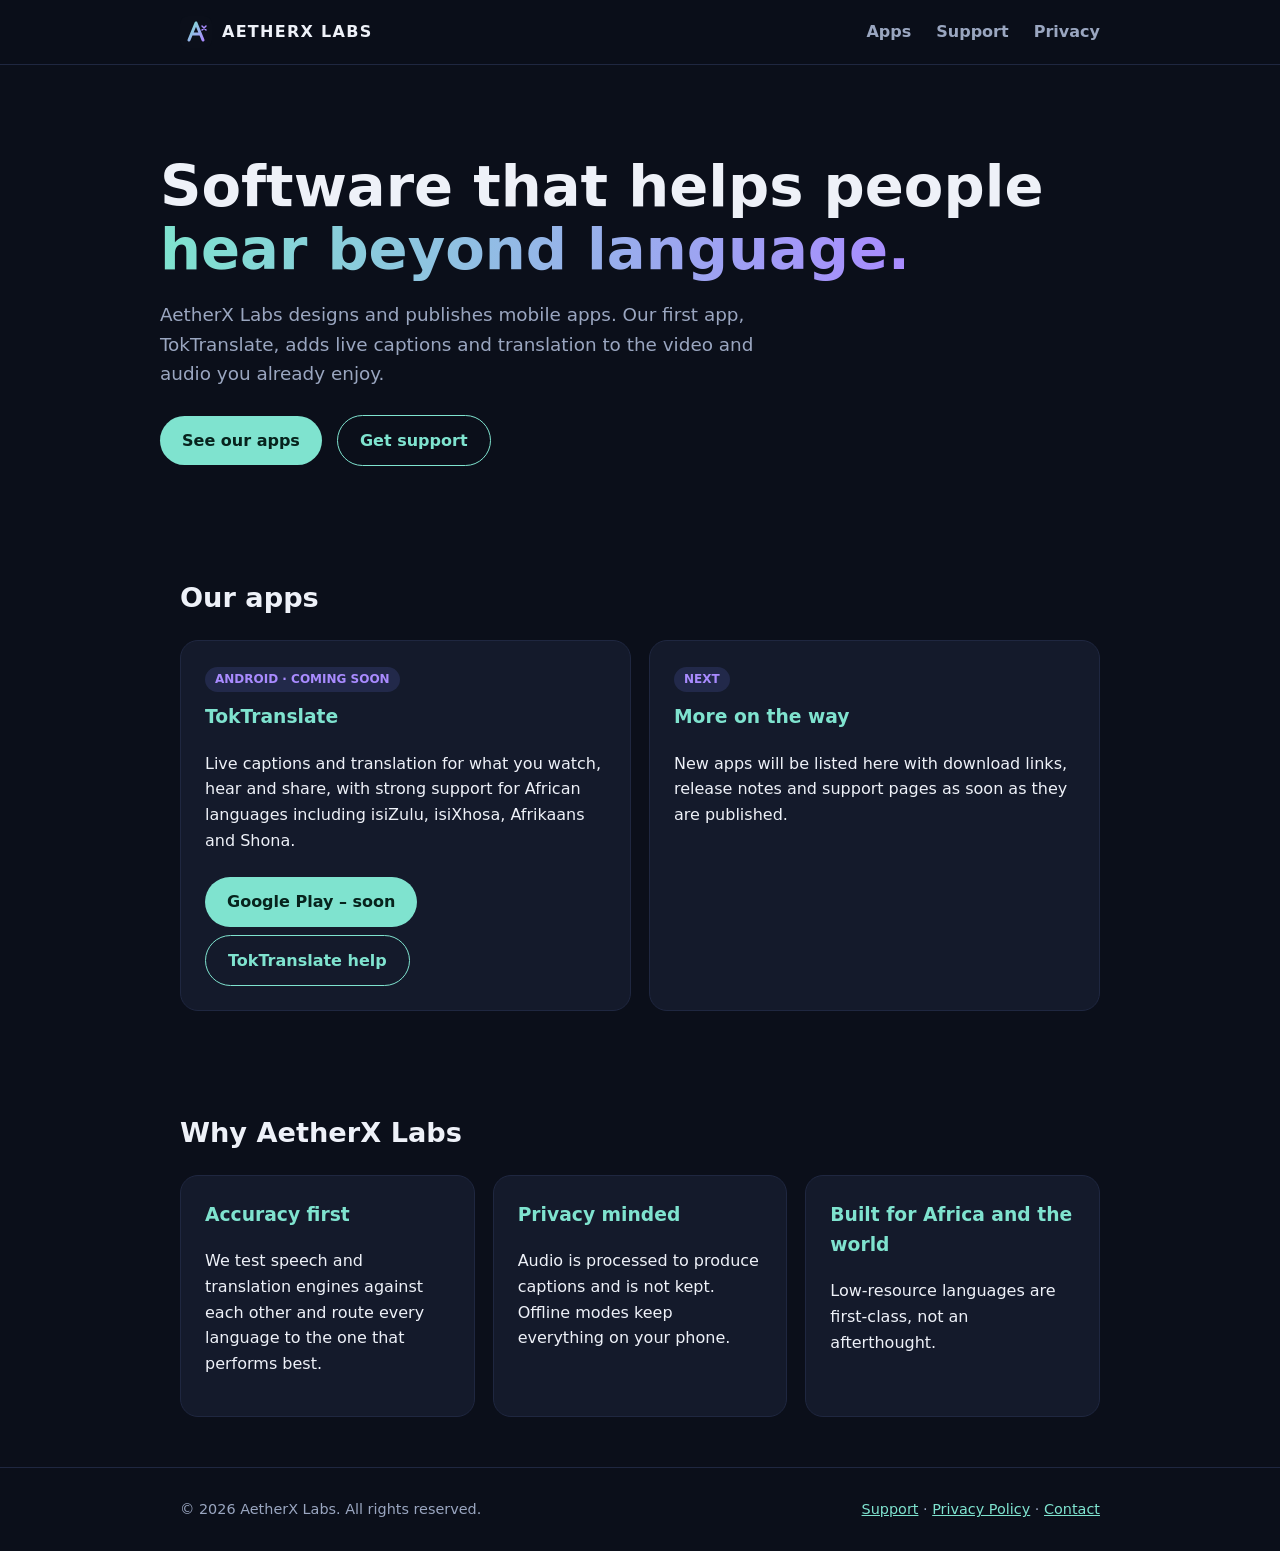
==== index.html @ f8d15aca "Initial AetherX Labs website Co-authored-by: Copilot <223556219+Copilot@users.noreply.github.com>" ====
<!doctype html>
<html lang="en">
<head>
  <meta charset="utf-8">
  <meta name="viewport" content="width=device-width, initial-scale=1">
  <title>AetherX Labs – Apps that break language barriers</title>
  <meta name="description" content="AetherX Labs builds mobile apps. Download TokTranslate live captions and get support.">
  <link rel="icon" href="assets/logo.svg" type="image/svg+xml">
  <link rel="stylesheet" href="style.css">
</head>
<body>
  <header class="site">
    <div class="wrap">
      <a class="brand" href="#top"><img src="assets/logo.svg" alt="">AETHERX LABS</a>
      <nav>
        <a href="#apps">Apps</a>
        <a href="support.html">Support</a>
        <a href="privacy.html">Privacy</a>
      </nav>
    </div>
  </header>

  <main id="top">
    <div class="wrap hero">
      <h1>Software that helps people <span>hear beyond language.</span></h1>
      <p>AetherX Labs designs and publishes mobile apps. Our first app, TokTranslate, adds live captions and translation to the video and audio you already enjoy.</p>
      <a class="btn" href="#apps">See our apps</a>
      <a class="btn ghost" href="support.html">Get support</a>
    </div>

    <section id="apps">
      <div class="wrap">
        <h2>Our apps</h2>
        <div class="grid">
          <div class="card">
            <span class="tag">ANDROID · COMING SOON</span>
            <h3>TokTranslate</h3>
            <p>Live captions and translation for what you watch, hear and share, with strong support for African languages including isiZulu, isiXhosa, Afrikaans and Shona.</p>
            <!-- When published, replace # with the Google Play listing URL and the label with "Get it on Google Play". -->
            <a class="btn" href="#" aria-disabled="true">Google Play – soon</a>
            <a class="btn ghost" href="support.html#toktranslate">TokTranslate help</a>
          </div>
          <div class="card">
            <span class="tag">NEXT</span>
            <h3>More on the way</h3>
            <p>New apps will be listed here with download links, release notes and support pages as soon as they are published.</p>
          </div>
        </div>
      </div>
    </section>

    <section>
      <div class="wrap">
        <h2>Why AetherX Labs</h2>
        <div class="grid">
          <div class="card"><h3>Accuracy first</h3><p>We test speech and translation engines against each other and route every language to the one that performs best.</p></div>
          <div class="card"><h3>Privacy minded</h3><p>Audio is processed to produce captions and is not kept. Offline modes keep everything on your phone.</p></div>
          <div class="card"><h3>Built for Africa and the world</h3><p>Low-resource languages are first-class, not an afterthought.</p></div>
        </div>
      </div>
    </section>
  </main>

  <footer>
    <div class="wrap">
      <span>© <span id="year">2026</span> AetherX Labs. All rights reserved.</span>
      <span><a href="support.html">Support</a> · <a href="privacy.html">Privacy Policy</a> · <a href="mailto:REPLACE_WITH_YOUR_EMAIL">Contact</a></span>
    </div>
  </footer>
  <script>document.getElementById("year").textContent = new Date().getFullYear();</script>
</body>
</html>
---- style.css ----
:root {
  --bg: #0b0f1a;
  --card: #141a2b;
  --text: #eef1f8;
  --muted: #9aa6c0;
  --teal: #7fe3cf;
  --violet: #a98bff;
}
* { box-sizing: border-box; }
html { scroll-behavior: smooth; }
body {
  margin: 0;
  font-family: system-ui, -apple-system, "Segoe UI", Roboto, sans-serif;
  background: var(--bg);
  color: var(--text);
  line-height: 1.6;
}
a { color: var(--teal); }
.wrap { max-width: 960px; margin: 0 auto; padding: 0 20px; }
header.site {
  position: sticky; top: 0; z-index: 10;
  background: rgba(11, 15, 26, 0.9); backdrop-filter: blur(8px);
  border-bottom: 1px solid #1f2740;
}
header.site .wrap { display: flex; align-items: center; justify-content: space-between; height: 64px; }
.brand { display: flex; align-items: center; gap: 10px; font-weight: 800; letter-spacing: 0.08em; color: var(--text); text-decoration: none; }
.brand img { width: 32px; height: 32px; }
nav a { margin-left: 20px; color: var(--muted); text-decoration: none; font-weight: 600; }
nav a:hover { color: var(--teal); }
.hero { padding: 90px 0 60px; }
.hero h1 { font-size: clamp(2.2rem, 6vw, 3.6rem); line-height: 1.1; margin: 0 0 16px; }
.hero h1 span { background: linear-gradient(90deg, var(--teal), var(--violet)); -webkit-background-clip: text; background-clip: text; color: transparent; }
.hero p { color: var(--muted); font-size: 1.15rem; max-width: 620px; }
.btn {
  display: inline-block; padding: 12px 22px; border-radius: 999px; font-weight: 700; text-decoration: none;
  background: var(--teal); color: #07231d; margin: 8px 10px 0 0;
}
.btn.ghost { background: transparent; color: var(--teal); border: 1.5px solid var(--teal); }
section { padding: 50px 0; }
h2 { font-size: 1.7rem; margin: 0 0 20px; }
.grid { display: grid; gap: 18px; grid-template-columns: repeat(auto-fit, minmax(260px, 1fr)); }
.card { background: var(--card); border-radius: 18px; padding: 24px; border: 1px solid #1f2740; }
.card h3 { margin-top: 0; color: var(--teal); }
.tag { display: inline-block; font-size: 0.75rem; font-weight: 700; padding: 3px 10px; border-radius: 999px; background: #22294a; color: var(--violet); margin-bottom: 10px; }
details { background: var(--card); border-radius: 14px; padding: 14px 18px; margin-bottom: 10px; border: 1px solid #1f2740; }
summary { cursor: pointer; font-weight: 700; }
details p { color: var(--muted); margin-bottom: 0; }
footer { border-top: 1px solid #1f2740; padding: 30px 0; color: var(--muted); font-size: 0.9rem; }
footer .wrap { display: flex; flex-wrap: wrap; gap: 12px; justify-content: space-between; }
.legal h2 { margin-top: 32px; font-size: 1.25rem; }
.legal p, .legal li { color: var(--muted); }
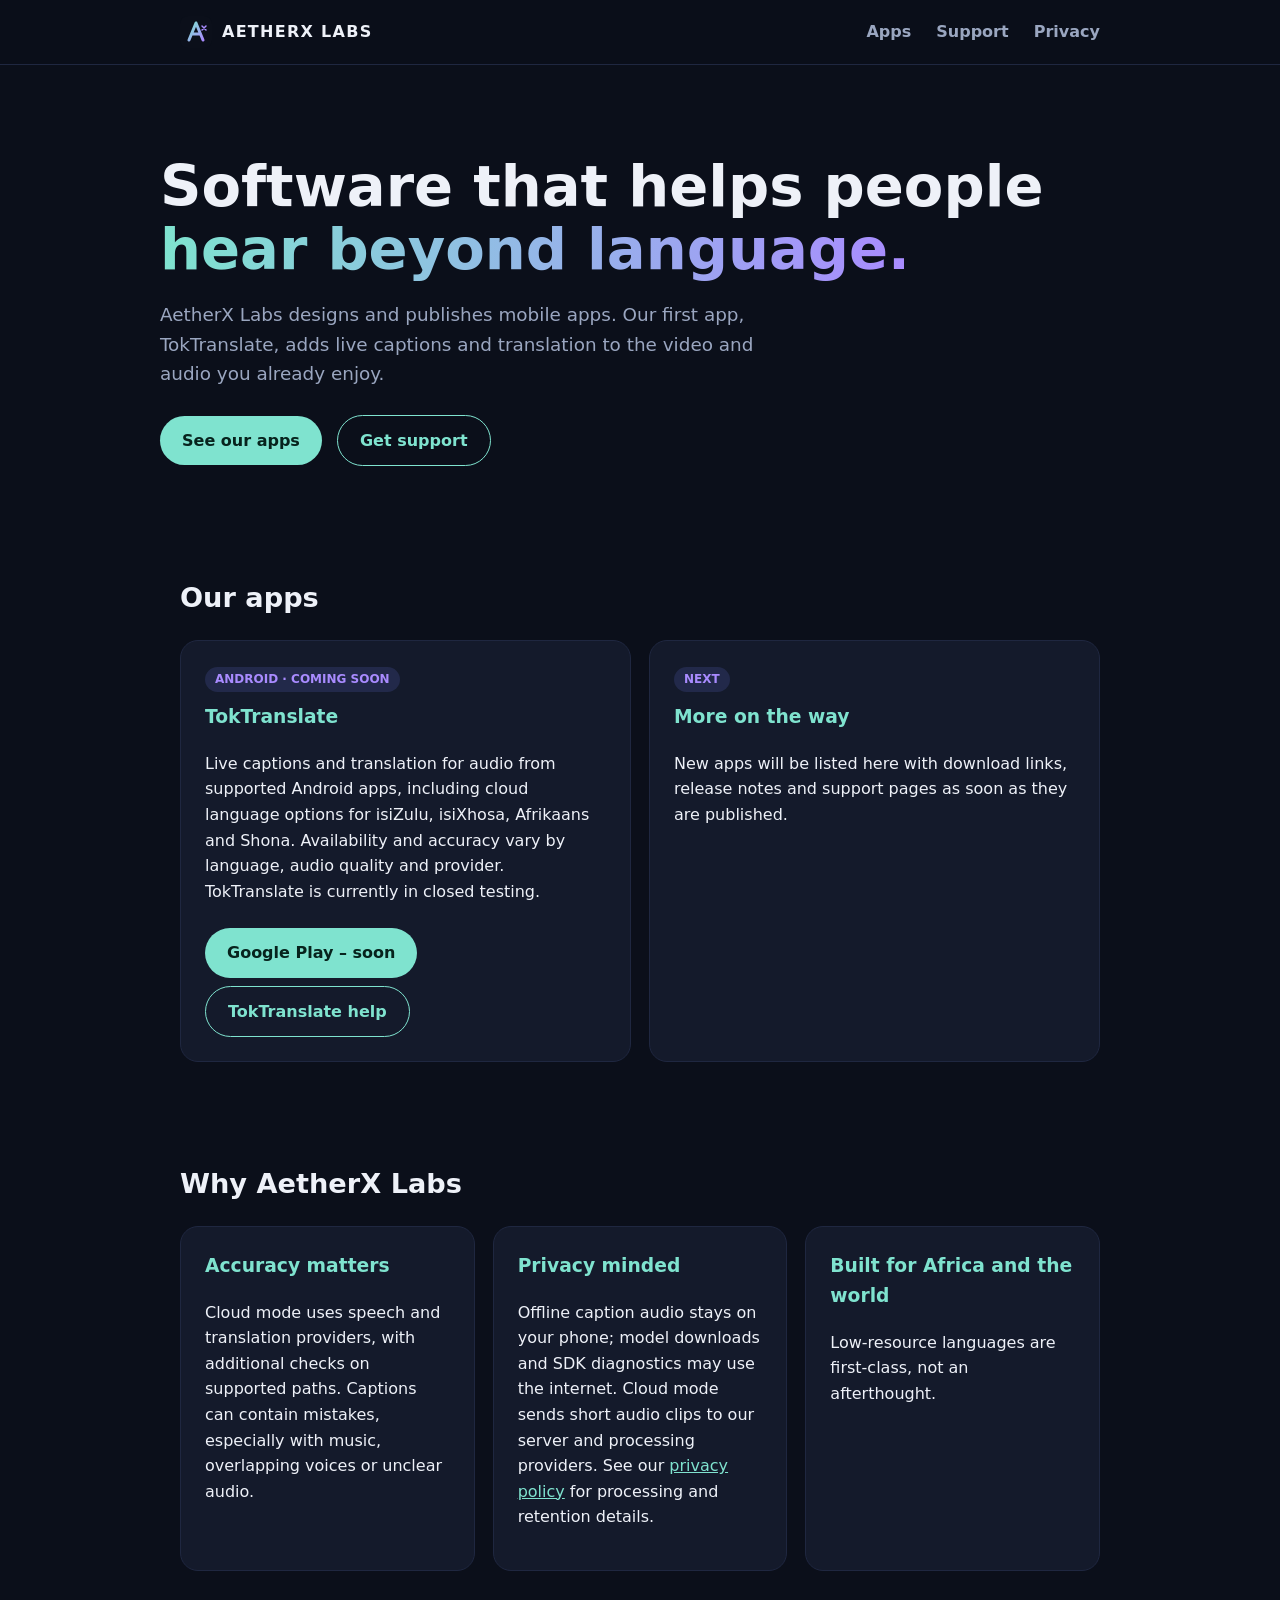
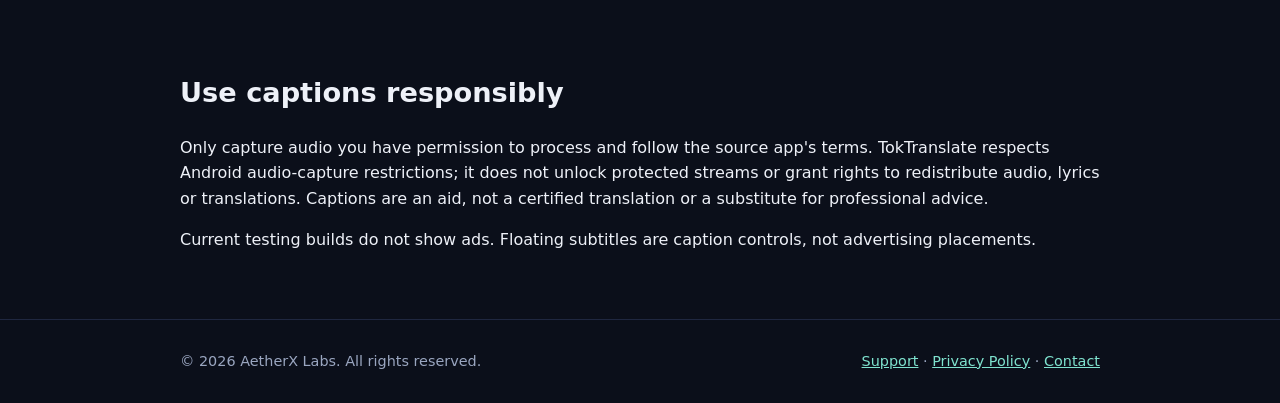
==== commit bdc0ab89: "Clarify caption capabilities and privacy before publisher review Keep advertising disabled; document" ====
--- a/index.html
+++ b/index.html
@@ -1,4 +1,4 @@
-<!doctype html>
+﻿<!doctype html>
 <html lang="en">
 <head>
   <meta charset="utf-8">
@@ -35,9 +35,9 @@
           <div class="card">
             <span class="tag">ANDROID · COMING SOON</span>
             <h3>TokTranslate</h3>
-            <p>Live captions and translation for what you watch, hear and share, with strong support for African languages including isiZulu, isiXhosa, Afrikaans and Shona.</p>
+            <p>Live captions and translation for audio from supported Android apps, including cloud language options for isiZulu, isiXhosa, Afrikaans and Shona. Availability and accuracy vary by language, audio quality and provider. TokTranslate is currently in closed testing.</p>
             <!-- When published, replace # with the Google Play listing URL and the label with "Get it on Google Play". -->
-            <a class="btn" href="#" aria-disabled="true">Google Play – soon</a>
+            <span class="btn" aria-disabled="true">Google Play – soon</span>
             <a class="btn ghost" href="support.html#toktranslate">TokTranslate help</a>
           </div>
           <div class="card">
@@ -49,14 +49,23 @@
       </div>
     </section>
 
+    <div class="wrap"><div class="ad-slot" data-slot="top"></div></div>
+
     <section>
       <div class="wrap">
         <h2>Why AetherX Labs</h2>
         <div class="grid">
-          <div class="card"><h3>Accuracy first</h3><p>We test speech and translation engines against each other and route every language to the one that performs best.</p></div>
-          <div class="card"><h3>Privacy minded</h3><p>Audio is processed to produce captions and is not kept. Offline modes keep everything on your phone.</p></div>
+          <div class="card"><h3>Accuracy matters</h3><p>Cloud mode uses speech and translation providers, with additional checks on supported paths. Captions can contain mistakes, especially with music, overlapping voices or unclear audio.</p></div>
+          <div class="card"><h3>Privacy minded</h3><p>Offline caption audio stays on your phone; model downloads and SDK diagnostics may use the internet. Cloud mode sends short audio clips to our server and processing providers. See our <a href="privacy.html">privacy policy</a> for processing and retention details.</p></div>
           <div class="card"><h3>Built for Africa and the world</h3><p>Low-resource languages are first-class, not an afterthought.</p></div>
         </div>
+      </div>
+    </section>
+    <section>
+      <div class="wrap">
+        <h2>Use captions responsibly</h2>
+        <p>Only capture audio you have permission to process and follow the source app's terms. TokTranslate respects Android audio-capture restrictions; it does not unlock protected streams or grant rights to redistribute audio, lyrics or translations. Captions are an aid, not a certified translation or a substitute for professional advice.</p>
+        <p>Current testing builds do not show ads. Floating subtitles are caption controls, not advertising placements.</p>
       </div>
     </section>
   </main>
@@ -64,9 +73,10 @@
   <footer>
     <div class="wrap">
       <span>© <span id="year">2026</span> AetherX Labs. All rights reserved.</span>
-      <span><a href="support.html">Support</a> · <a href="privacy.html">Privacy Policy</a> · <a href="mailto:REPLACE_WITH_YOUR_EMAIL">Contact</a></span>
+      <span><a href="support.html">Support</a> · <a href="privacy.html">Privacy Policy</a> · <a href="mailto:support@aetherxlabs.co.uk">Contact</a></span>
     </div>
   </footer>
+  <script src="ads.js"></script>
   <script>document.getElementById("year").textContent = new Date().getFullYear();</script>
 </body>
 </html>
--- a/style.css
+++ b/style.css
@@ -47,5 +47,8 @@
 details p { color: var(--muted); margin-bottom: 0; }
 footer { border-top: 1px solid #1f2740; padding: 30px 0; color: var(--muted); font-size: 0.9rem; }
 footer .wrap { display: flex; flex-wrap: wrap; gap: 12px; justify-content: space-between; }
+.ad-slot { display: none; margin: 30px auto; min-height: 90px; text-align: center; }
+.ad-slot.on { display: block; }
+.ad-label { display: block; font-size: 0.7rem; color: var(--muted); margin-bottom: 4px; }
 .legal h2 { margin-top: 32px; font-size: 1.25rem; }
 .legal p, .legal li { color: var(--muted); }
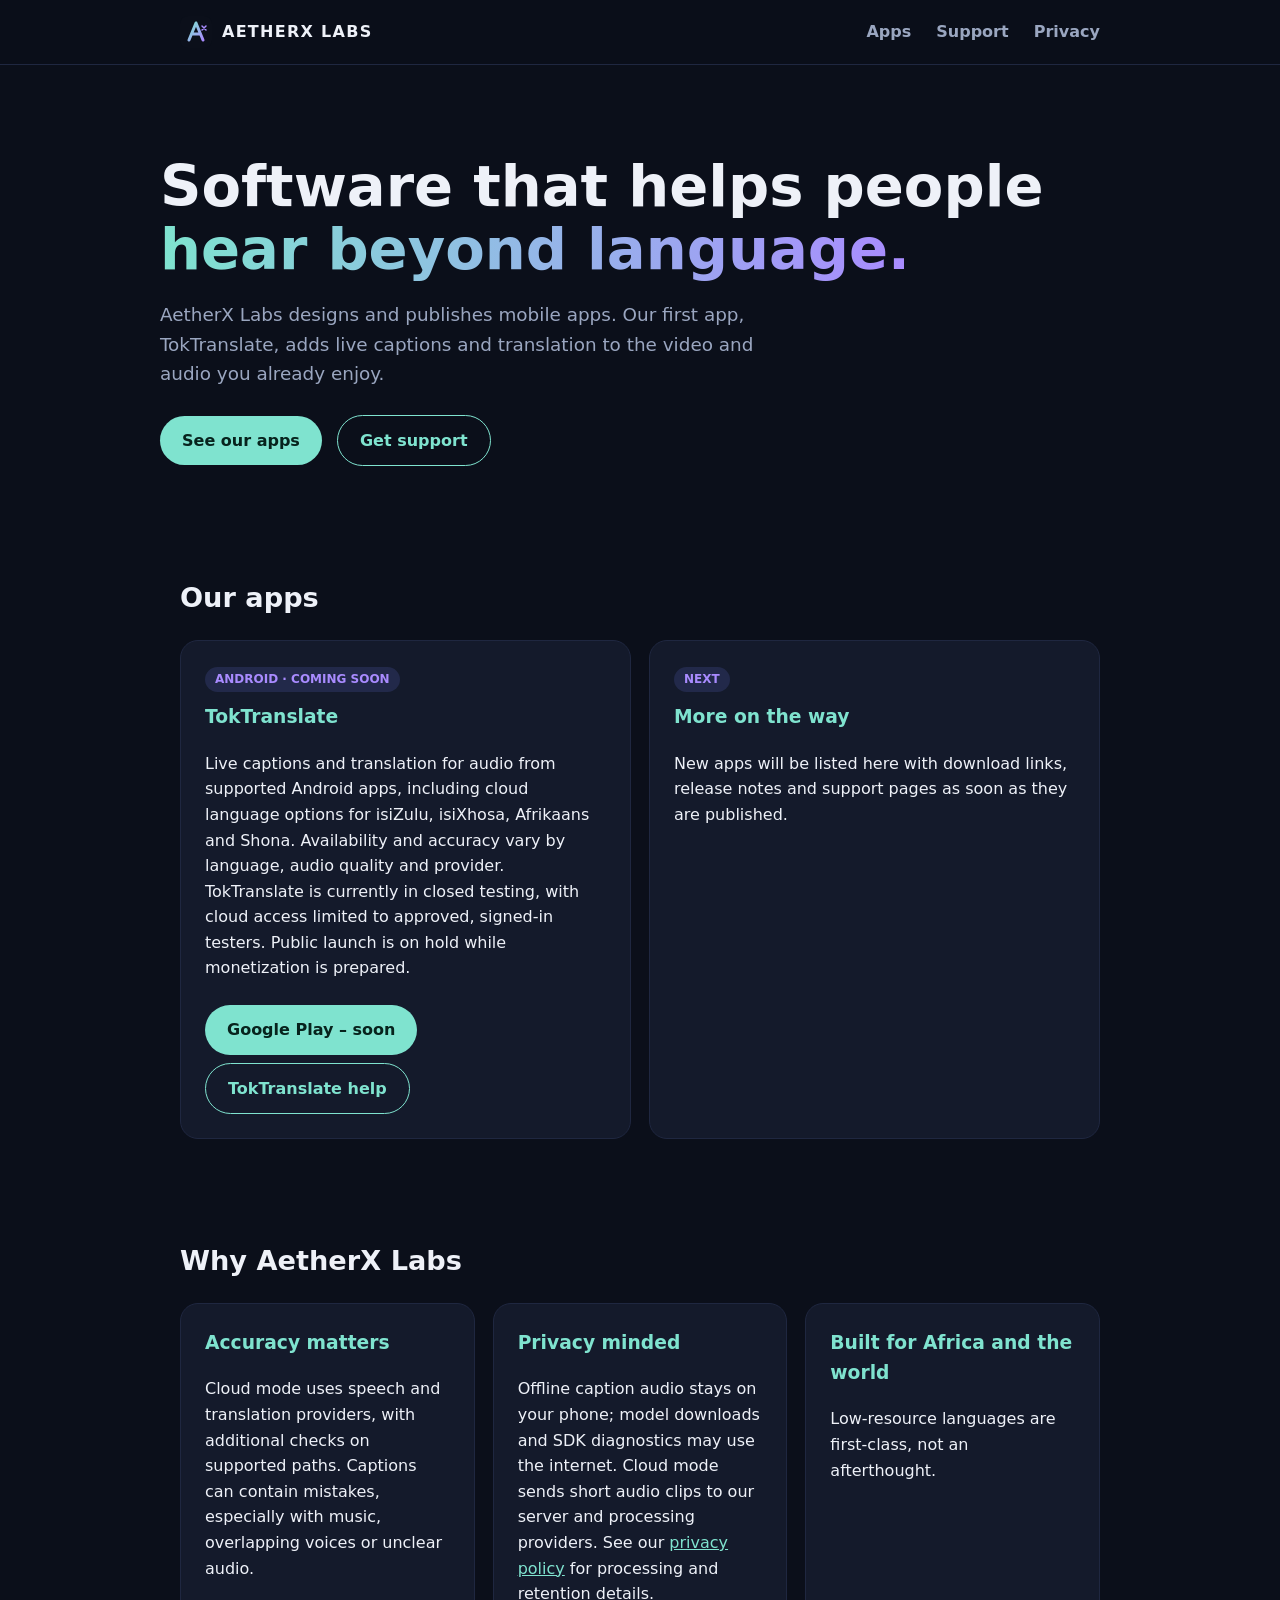
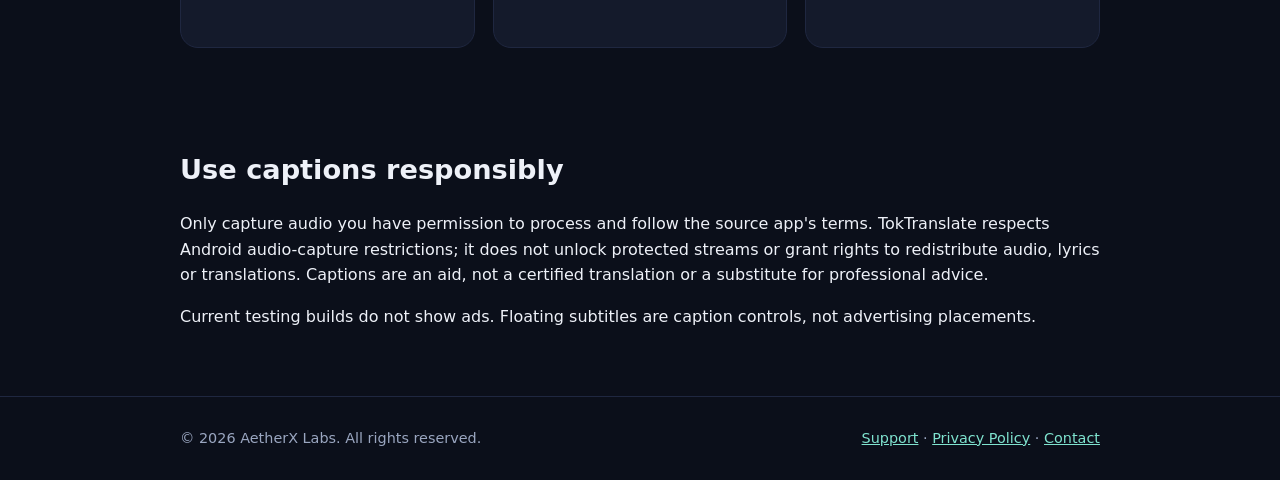
==== commit 3f1845d8: "Explain private cloud tester access and public launch hold Co-authored-by: Copilot <223556219+Copilo" ====
--- a/index.html
+++ b/index.html
@@ -35,7 +35,7 @@
           <div class="card">
             <span class="tag">ANDROID · COMING SOON</span>
             <h3>TokTranslate</h3>
-            <p>Live captions and translation for audio from supported Android apps, including cloud language options for isiZulu, isiXhosa, Afrikaans and Shona. Availability and accuracy vary by language, audio quality and provider. TokTranslate is currently in closed testing.</p>
+            <p>Live captions and translation for audio from supported Android apps, including cloud language options for isiZulu, isiXhosa, Afrikaans and Shona. Availability and accuracy vary by language, audio quality and provider. TokTranslate is currently in closed testing, with cloud access limited to approved, signed-in testers. Public launch is on hold while monetization is prepared.</p>
             <!-- When published, replace # with the Google Play listing URL and the label with "Get it on Google Play". -->
             <span class="btn" aria-disabled="true">Google Play – soon</span>
             <a class="btn ghost" href="support.html#toktranslate">TokTranslate help</a>
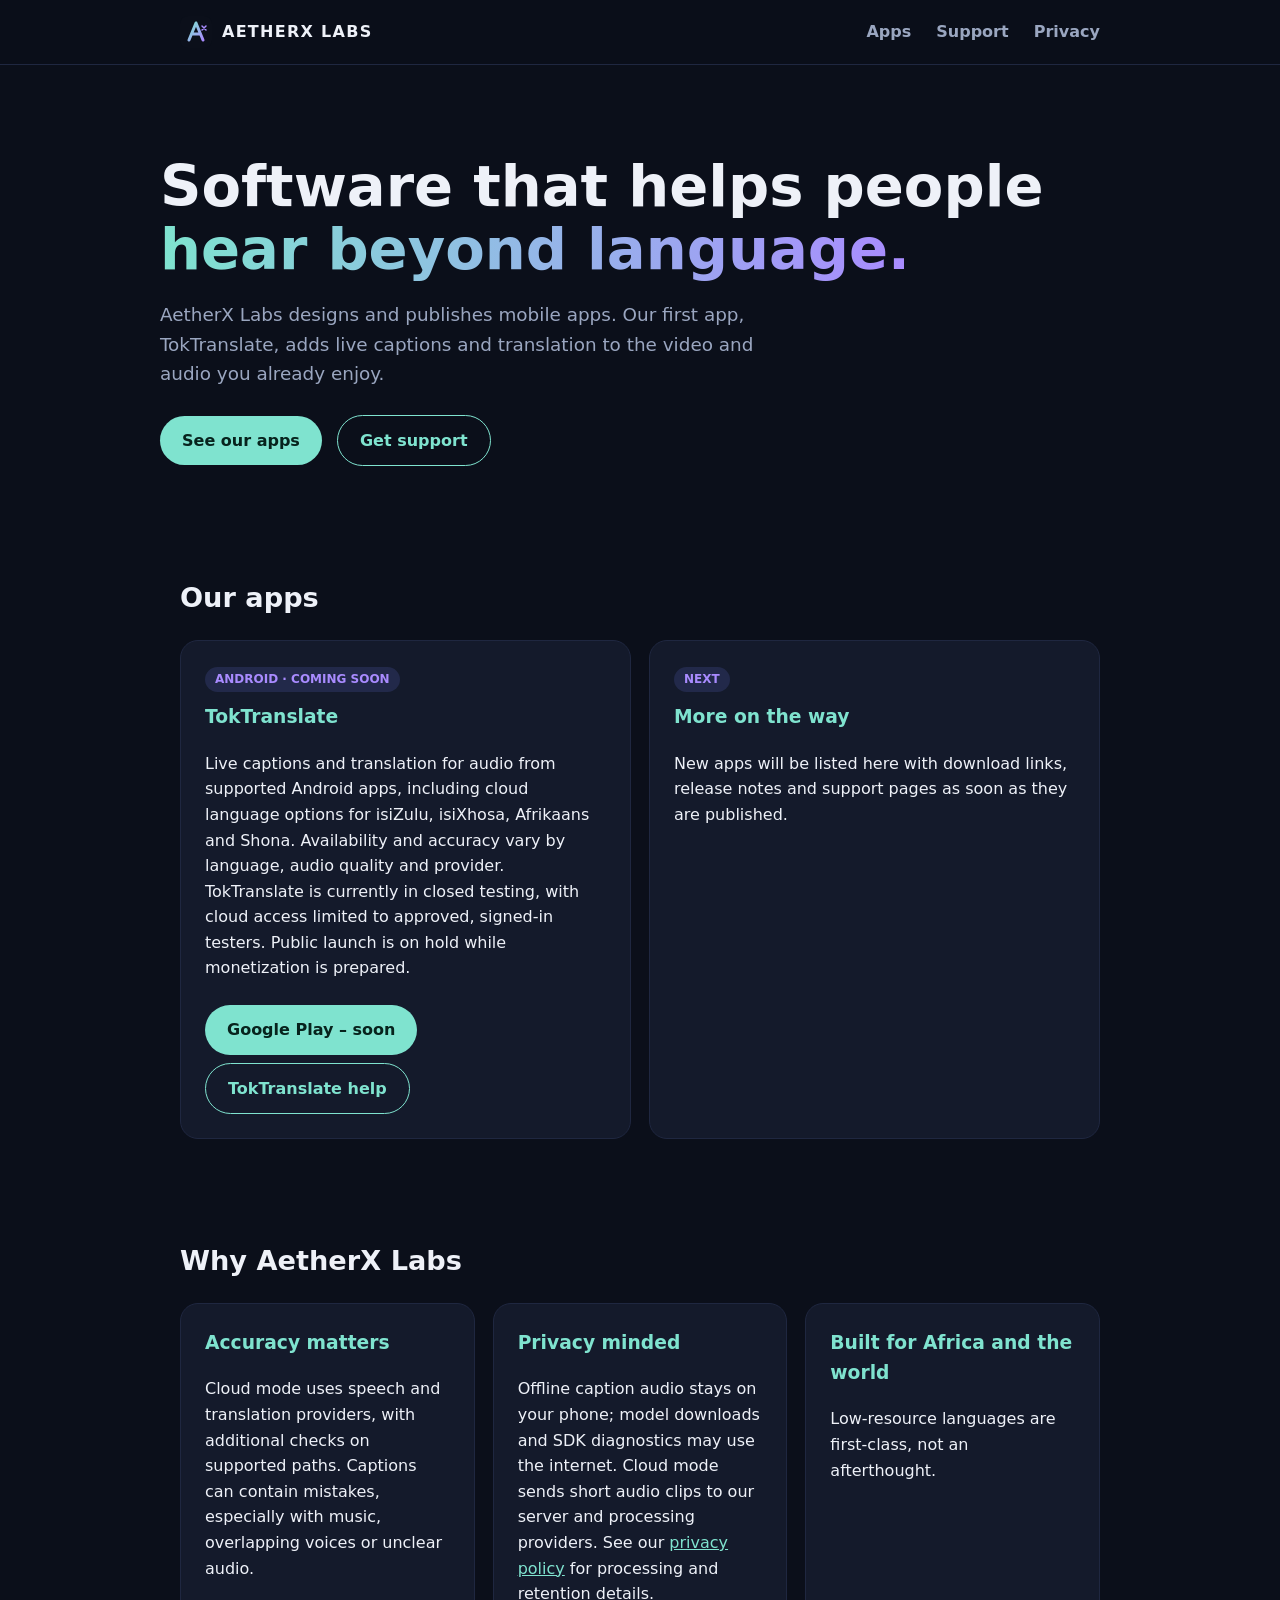
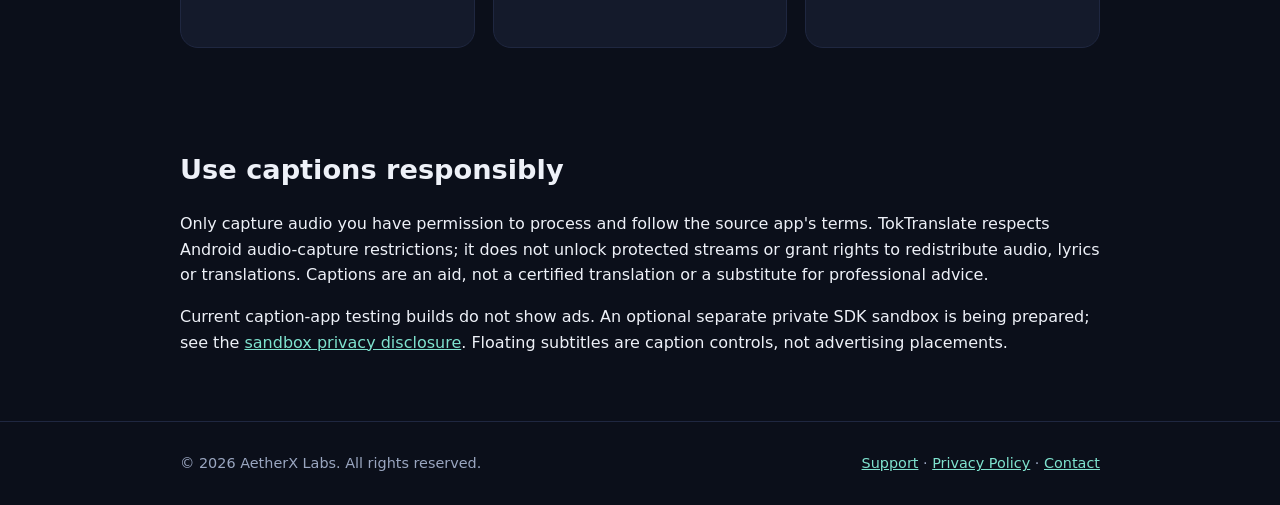
==== commit 186b5882: "Disclose isolated private InMobi SDK sandbox Co-authored-by: Copilot <223556219+Copilot@users.norepl" ====
--- a/index.html
+++ b/index.html
@@ -65,7 +65,7 @@
       <div class="wrap">
         <h2>Use captions responsibly</h2>
         <p>Only capture audio you have permission to process and follow the source app's terms. TokTranslate respects Android audio-capture restrictions; it does not unlock protected streams or grant rights to redistribute audio, lyrics or translations. Captions are an aid, not a certified translation or a substitute for professional advice.</p>
-        <p>Current testing builds do not show ads. Floating subtitles are caption controls, not advertising placements.</p>
+        <p>Current caption-app testing builds do not show ads. An optional separate private SDK sandbox is being prepared; see the <a href="privacy.html">sandbox privacy disclosure</a>. Floating subtitles are caption controls, not advertising placements.</p>
       </div>
     </section>
   </main>
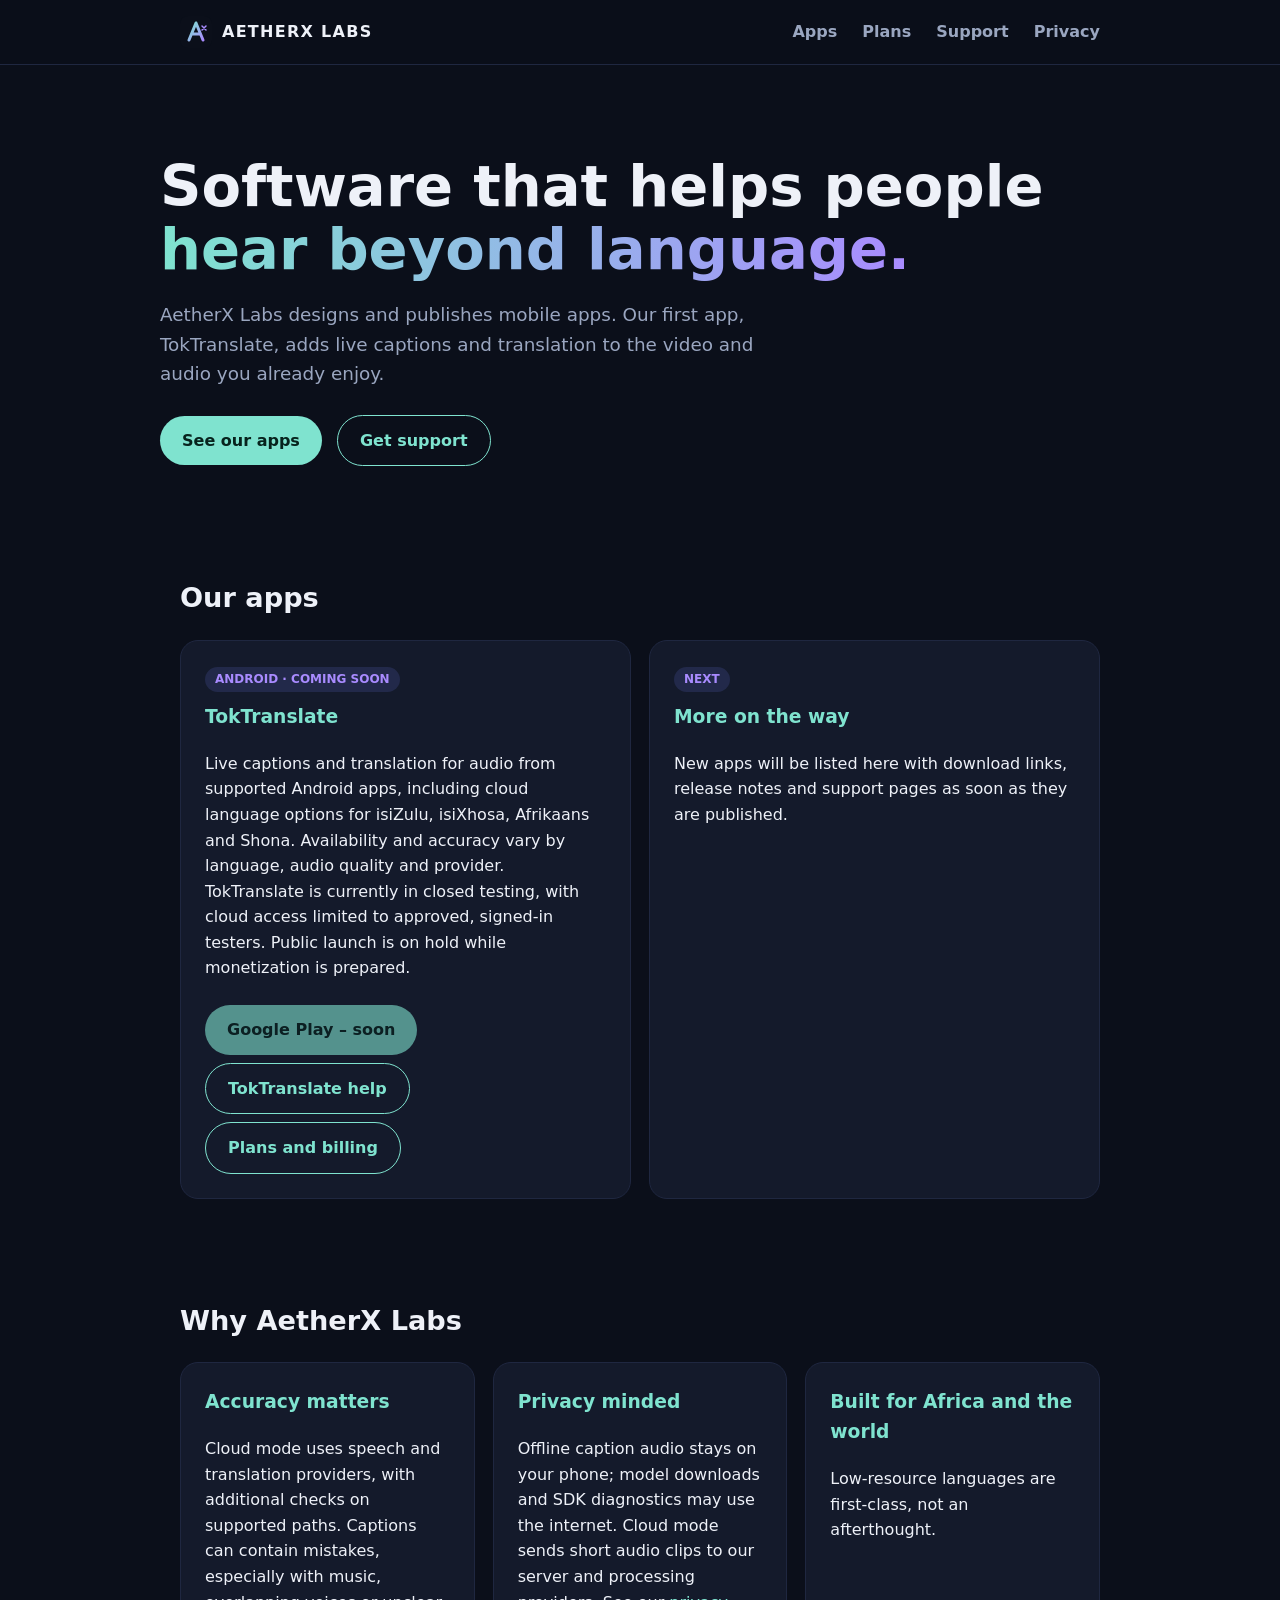
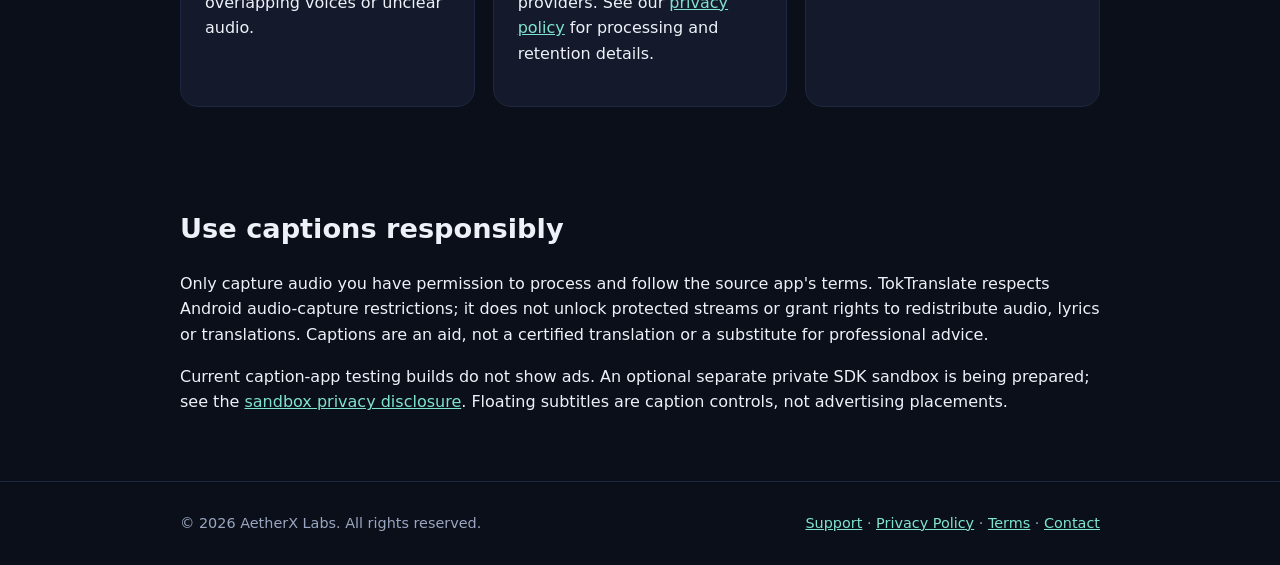
==== commit 6a0cb521: "Publish approved TokTranslate terms and Stripe privacy disclosures Add account-linked billing inform" ====
--- a/index.html
+++ b/index.html
@@ -14,6 +14,7 @@
       <a class="brand" href="#top"><img src="assets/logo.svg" alt="">AETHERX LABS</a>
       <nav>
         <a href="#apps">Apps</a>
+        <a href="payments.html">Plans</a>
         <a href="support.html">Support</a>
         <a href="privacy.html">Privacy</a>
       </nav>
@@ -39,6 +40,7 @@
             <!-- When published, replace # with the Google Play listing URL and the label with "Get it on Google Play". -->
             <span class="btn" aria-disabled="true">Google Play – soon</span>
             <a class="btn ghost" href="support.html#toktranslate">TokTranslate help</a>
+            <a class="btn ghost" href="payments.html">Plans and billing</a>
           </div>
           <div class="card">
             <span class="tag">NEXT</span>
@@ -73,7 +75,7 @@
   <footer>
     <div class="wrap">
       <span>© <span id="year">2026</span> AetherX Labs. All rights reserved.</span>
-      <span><a href="support.html">Support</a> · <a href="privacy.html">Privacy Policy</a> · <a href="mailto:support@aetherxlabs.co.uk">Contact</a></span>
+      <span><a href="support.html">Support</a> · <a href="privacy.html">Privacy Policy</a> · <a href="terms.html">Terms</a> · <a href="mailto:support@aetherxlabs.co.uk">Contact</a></span>
     </div>
   </footer>
   <script src="ads.js"></script>
--- a/style.css
+++ b/style.css
@@ -52,3 +52,6 @@
 .ad-label { display: block; font-size: 0.7rem; color: var(--muted); margin-bottom: 4px; }
 .legal h2 { margin-top: 32px; font-size: 1.25rem; }
 .legal p, .legal li { color: var(--muted); }
+.plan-price { color: #f5d38a !important; font-size: 1.2rem; font-weight: 700; }
+.btn[aria-disabled="true"] { opacity: .6; cursor: not-allowed; }
+a:focus-visible { outline: 3px solid var(--text); outline-offset: 4px; }
